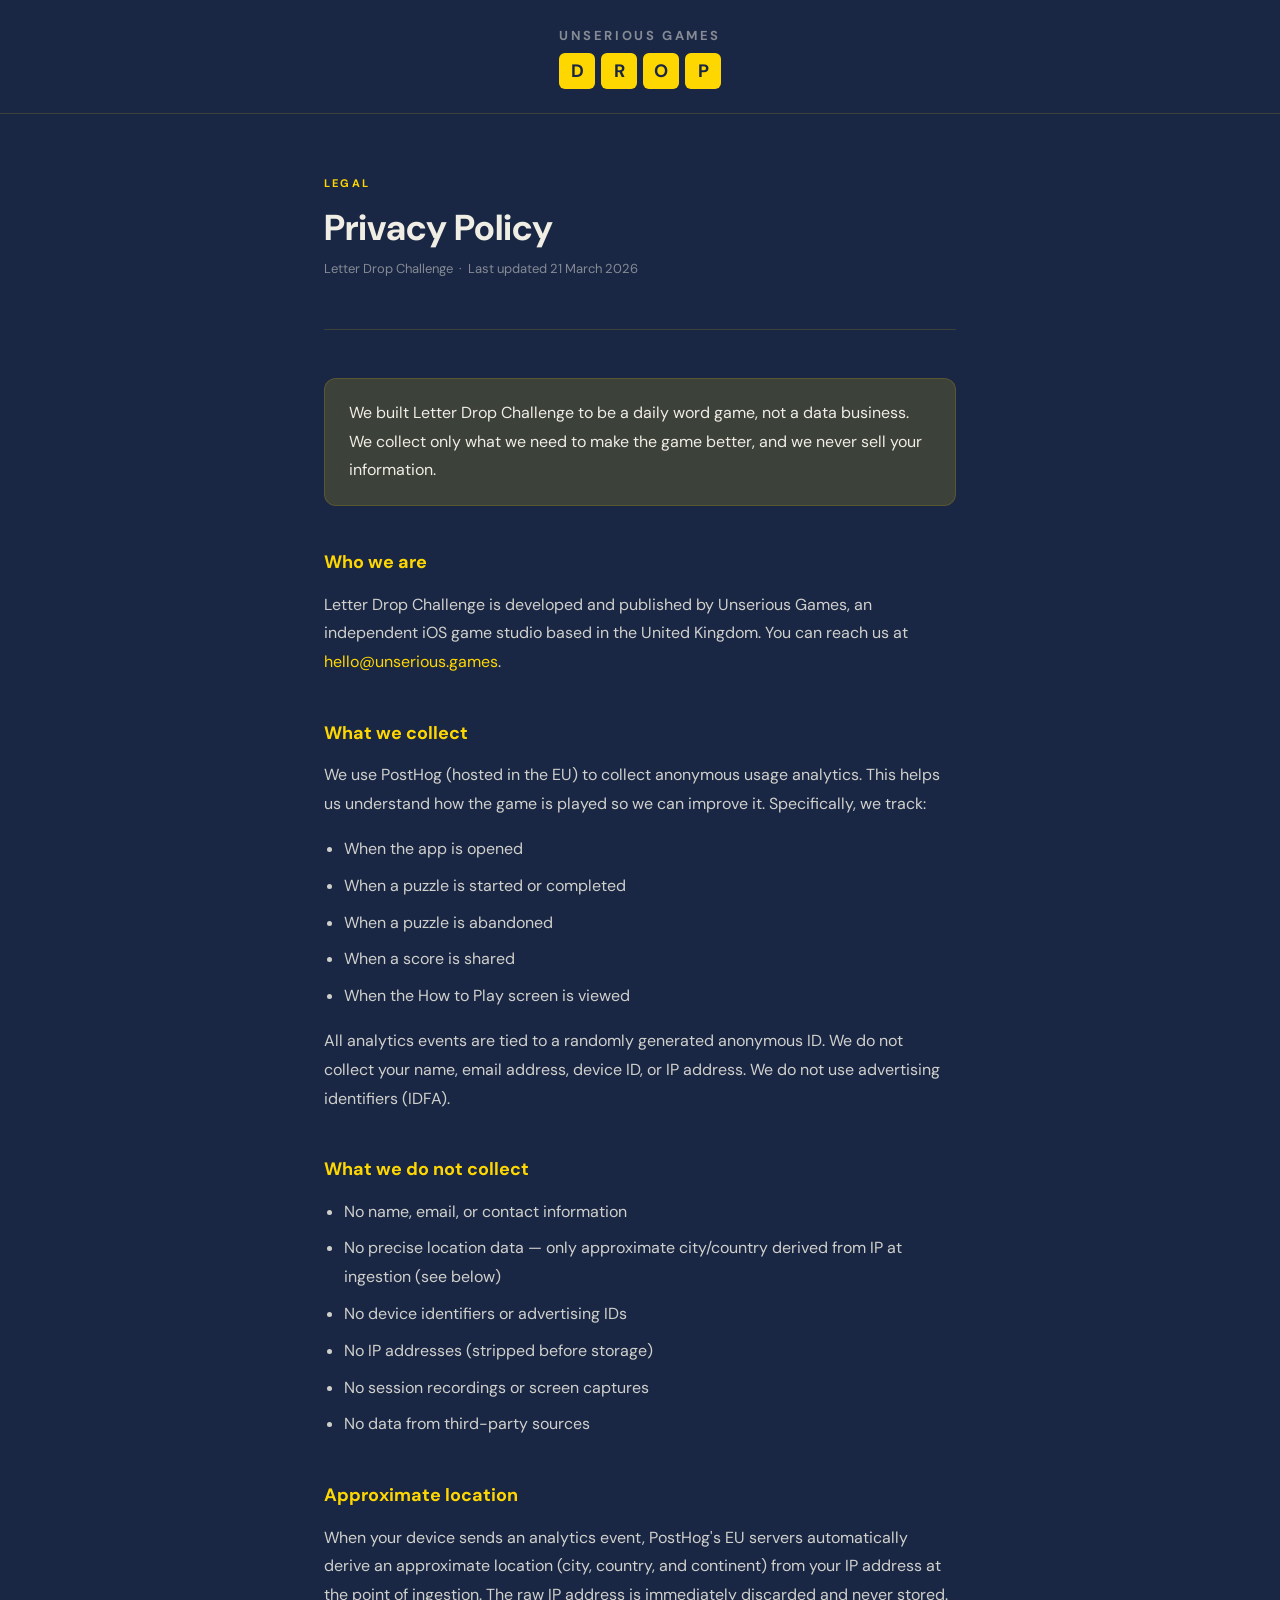
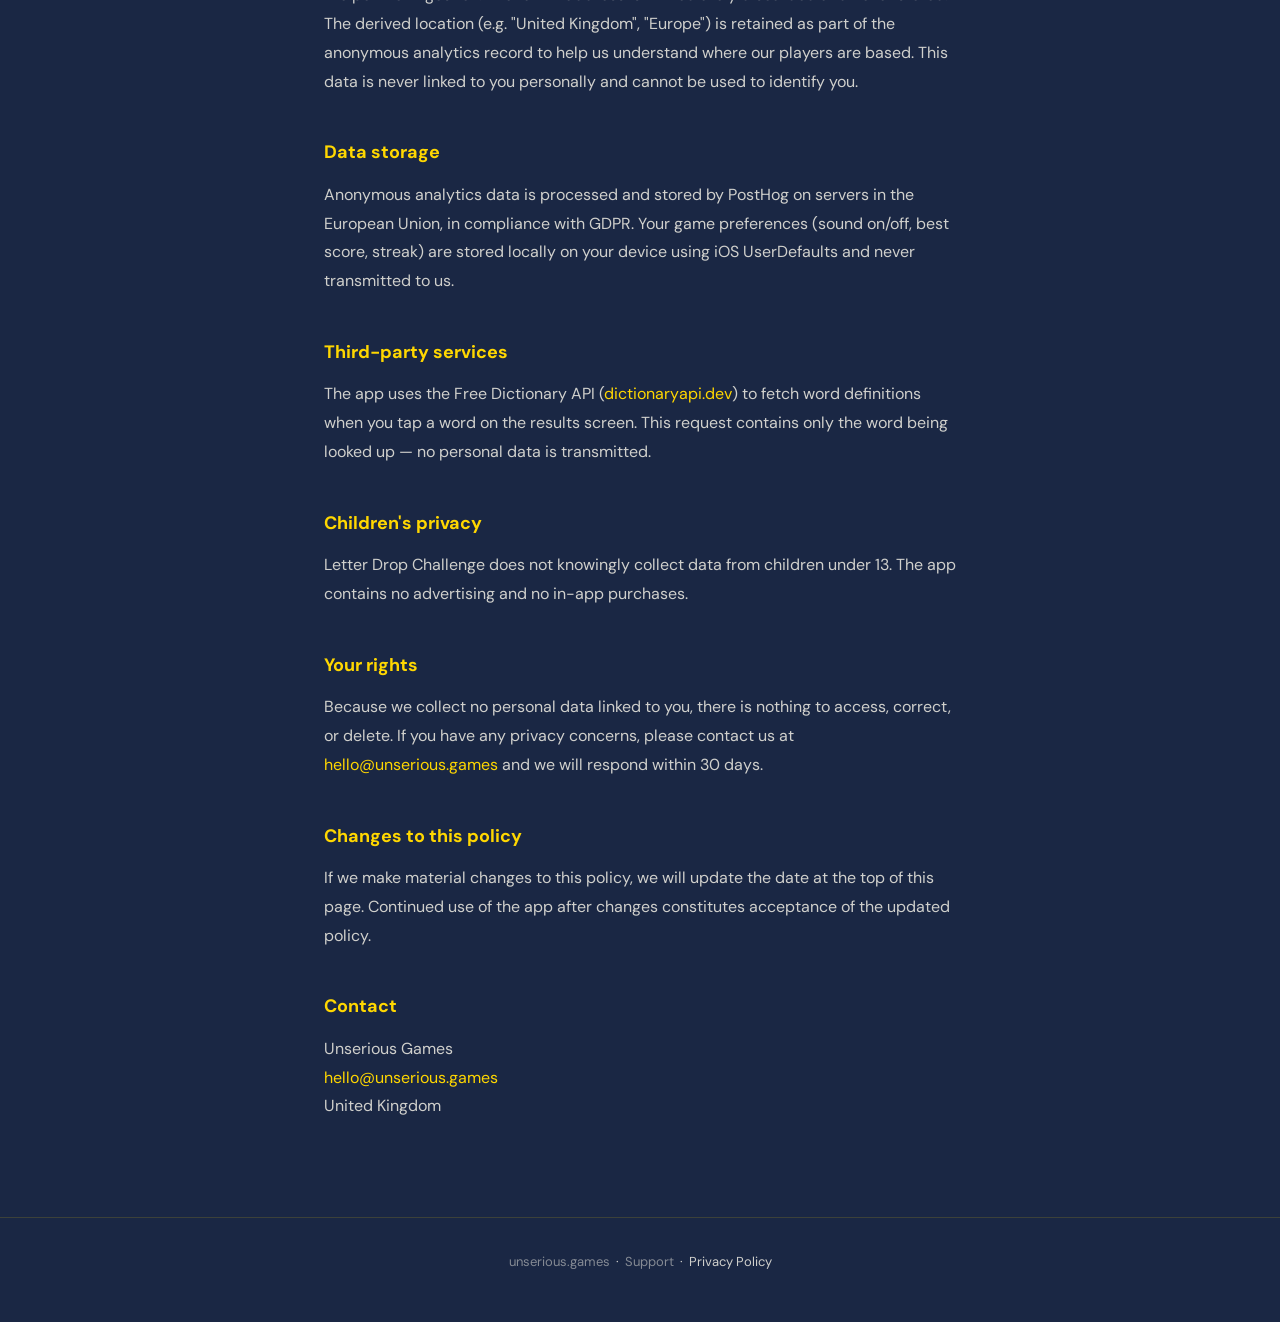
==== letterdrop/privacy.html @ 9c6400a1 "Add Letter Drop privacy policy and support pages" ====
<!DOCTYPE html>
<html lang="en">
<head>
<meta charset="UTF-8">
<meta name="viewport" content="width=device-width, initial-scale=1.0">
<title>Privacy Policy — Letter Drop Challenge</title>
<style>
  @import url('https://fonts.googleapis.com/css2?family=DM+Sans:wght@400;500;700&family=DM+Mono:wght@400;500&display=swap');
  :root {
    --navy: #1a2744;
    --navy-light: #243058;
    --gold: #FFD700;
    --gold-muted: rgba(255, 215, 0, 0.15);
    --white: #f0ede4;
    --muted: rgba(240, 237, 228, 0.5);
    --border: rgba(255, 215, 0, 0.15);
  }
  * { margin: 0; padding: 0; box-sizing: border-box; }
  body {
    background: var(--navy);
    color: var(--white);
    font-family: 'DM Sans', sans-serif;
    font-size: 16px;
    line-height: 1.8;
    min-height: 100vh;
  }
  header {
    border-bottom: 1px solid var(--border);
    padding: 24px 0;
    text-align: center;
  }
  .logo-link { text-decoration: none; display: inline-block; }
  .logo-wordmark {
    font-size: 13px;
    font-weight: 700;
    letter-spacing: 0.2em;
    color: var(--muted);
    text-transform: uppercase;
    margin-bottom: 6px;
  }
  .logo-tiles {
    display: flex;
    gap: 6px;
    justify-content: center;
  }
  .tile {
    width: 36px; height: 36px;
    background: var(--gold);
    border-radius: 6px;
    display: flex; align-items: center; justify-content: center;
    font-family: 'DM Sans', sans-serif;
    font-weight: 700;
    font-size: 18px;
    color: var(--navy);
  }
  .container {
    max-width: 680px;
    margin: 0 auto;
    padding: 60px 24px 80px;
  }
  .page-label {
    font-size: 11px;
    font-weight: 700;
    letter-spacing: 0.2em;
    text-transform: uppercase;
    color: var(--gold);
    margin-bottom: 12px;
  }
  h1 {
    font-size: 36px;
    font-weight: 700;
    color: var(--white);
    margin-bottom: 8px;
    line-height: 1.2;
  }
  .updated {
    font-size: 13px;
    color: var(--muted);
    margin-bottom: 48px;
    padding-bottom: 48px;
    border-bottom: 1px solid var(--border);
  }
  h2 {
    font-size: 18px;
    font-weight: 700;
    color: var(--gold);
    margin: 40px 0 12px;
  }
  p { color: rgba(240, 237, 228, 0.85); margin-bottom: 16px; }
  ul { 
    color: rgba(240, 237, 228, 0.85);
    padding-left: 20px;
    margin-bottom: 16px;
  }
  li { margin-bottom: 8px; }
  .highlight-box {
    background: var(--gold-muted);
    border: 1px solid var(--border);
    border-radius: 12px;
    padding: 20px 24px;
    margin: 24px 0;
  }
  .highlight-box p { margin: 0; color: var(--white); }
  a { color: var(--gold); text-decoration: none; }
  a:hover { text-decoration: underline; }
  footer {
    text-align: center;
    padding: 32px;
    border-top: 1px solid var(--border);
    font-size: 13px;
    color: var(--muted);
  }
  footer a { color: var(--muted); }
</style>
</head>
<body>

<header>
  <a href="https://unserious.games" class="logo-link">
    <div class="logo-wordmark">Unserious Games</div>
    <div class="logo-tiles">
      <div class="tile">D</div>
      <div class="tile">R</div>
      <div class="tile">O</div>
      <div class="tile">P</div>
    </div>
  </a>
</header>

<div class="container">
  <div class="page-label">Legal</div>
  <h1>Privacy Policy</h1>
  <p class="updated">Letter Drop Challenge &nbsp;·&nbsp; Last updated 21 March 2026</p>

  <div class="highlight-box">
    <p>We built Letter Drop Challenge to be a daily word game, not a data business. We collect only what we need to make the game better, and we never sell your information.</p>
  </div>

  <h2>Who we are</h2>
  <p>Letter Drop Challenge is developed and published by Unserious Games, an independent iOS game studio based in the United Kingdom. You can reach us at <a href="mailto:hello@unserious.games">hello@unserious.games</a>.</p>

  <h2>What we collect</h2>
  <p>We use PostHog (hosted in the EU) to collect anonymous usage analytics. This helps us understand how the game is played so we can improve it. Specifically, we track:</p>
  <ul>
    <li>When the app is opened</li>
    <li>When a puzzle is started or completed</li>
    <li>When a puzzle is abandoned</li>
    <li>When a score is shared</li>
    <li>When the How to Play screen is viewed</li>
  </ul>
  <p>All analytics events are tied to a randomly generated anonymous ID. We do not collect your name, email address, device ID, or IP address. We do not use advertising identifiers (IDFA).</p>

  <h2>What we do not collect</h2>
  <ul>
    <li>No name, email, or contact information</li>
    <li>No precise location data — only approximate city/country derived from IP at ingestion (see below)</li>
    <li>No device identifiers or advertising IDs</li>
    <li>No IP addresses (stripped before storage)</li>
    <li>No session recordings or screen captures</li>
    <li>No data from third-party sources</li>
  </ul>

  <h2>Approximate location</h2>
  <p>When your device sends an analytics event, PostHog's EU servers automatically derive an approximate location (city, country, and continent) from your IP address at the point of ingestion. The raw IP address is immediately discarded and never stored. The derived location (e.g. "United Kingdom", "Europe") is retained as part of the anonymous analytics record to help us understand where our players are based. This data is never linked to you personally and cannot be used to identify you.</p>

  <h2>Data storage</h2>
  <p>Anonymous analytics data is processed and stored by PostHog on servers in the European Union, in compliance with GDPR. Your game preferences (sound on/off, best score, streak) are stored locally on your device using iOS UserDefaults and never transmitted to us.</p>

  <h2>Third-party services</h2>
  <p>The app uses the Free Dictionary API (<a href="https://dictionaryapi.dev" target="_blank">dictionaryapi.dev</a>) to fetch word definitions when you tap a word on the results screen. This request contains only the word being looked up — no personal data is transmitted.</p>

  <h2>Children's privacy</h2>
  <p>Letter Drop Challenge does not knowingly collect data from children under 13. The app contains no advertising and no in-app purchases.</p>

  <h2>Your rights</h2>
  <p>Because we collect no personal data linked to you, there is nothing to access, correct, or delete. If you have any privacy concerns, please contact us at <a href="mailto:hello@unserious.games">hello@unserious.games</a> and we will respond within 30 days.</p>

  <h2>Changes to this policy</h2>
  <p>If we make material changes to this policy, we will update the date at the top of this page. Continued use of the app after changes constitutes acceptance of the updated policy.</p>

  <h2>Contact</h2>
  <p>Unserious Games<br>
  <a href="mailto:hello@unserious.games">hello@unserious.games</a><br>
  United Kingdom</p>
</div>

<footer>
  <p><a href="https://unserious.games">unserious.games</a> &nbsp;·&nbsp; <a href="/letterdrop/support">Support</a> &nbsp;·&nbsp; Privacy Policy</p>
</footer>

</body>
</html>
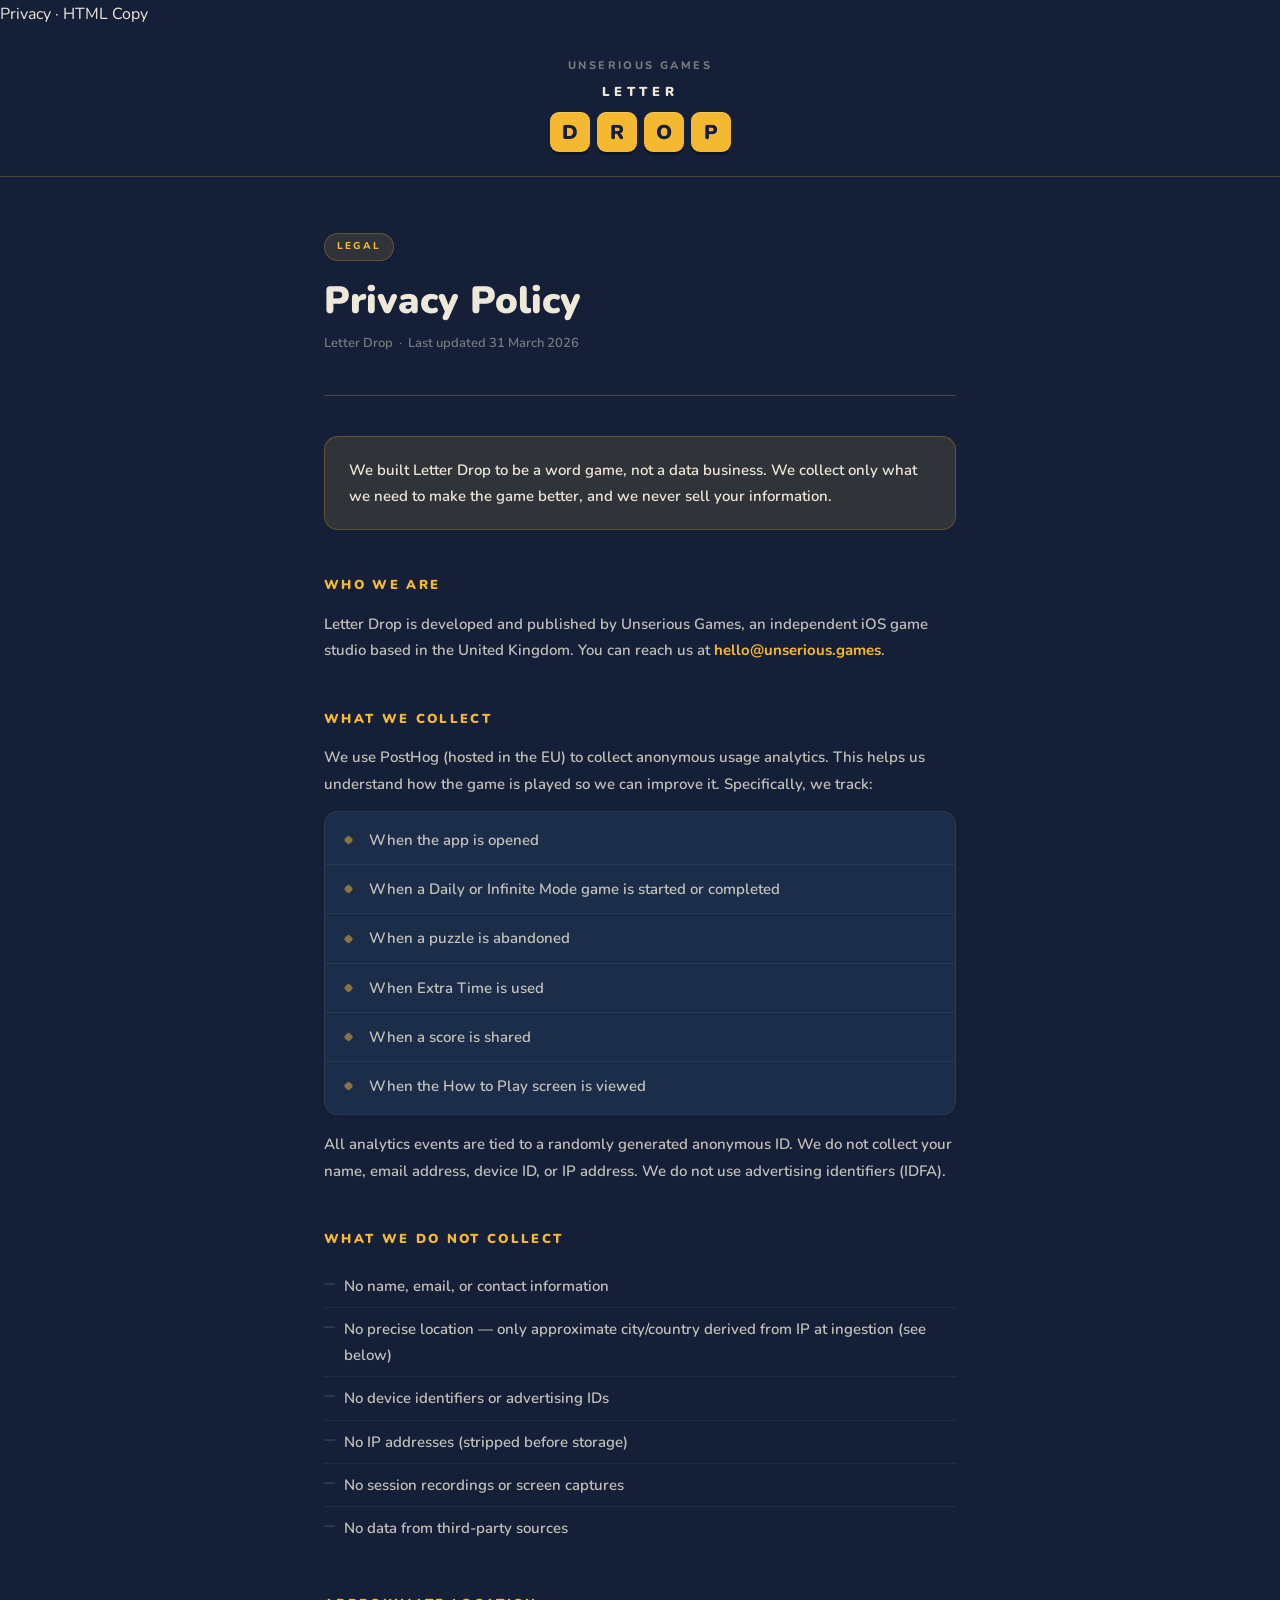
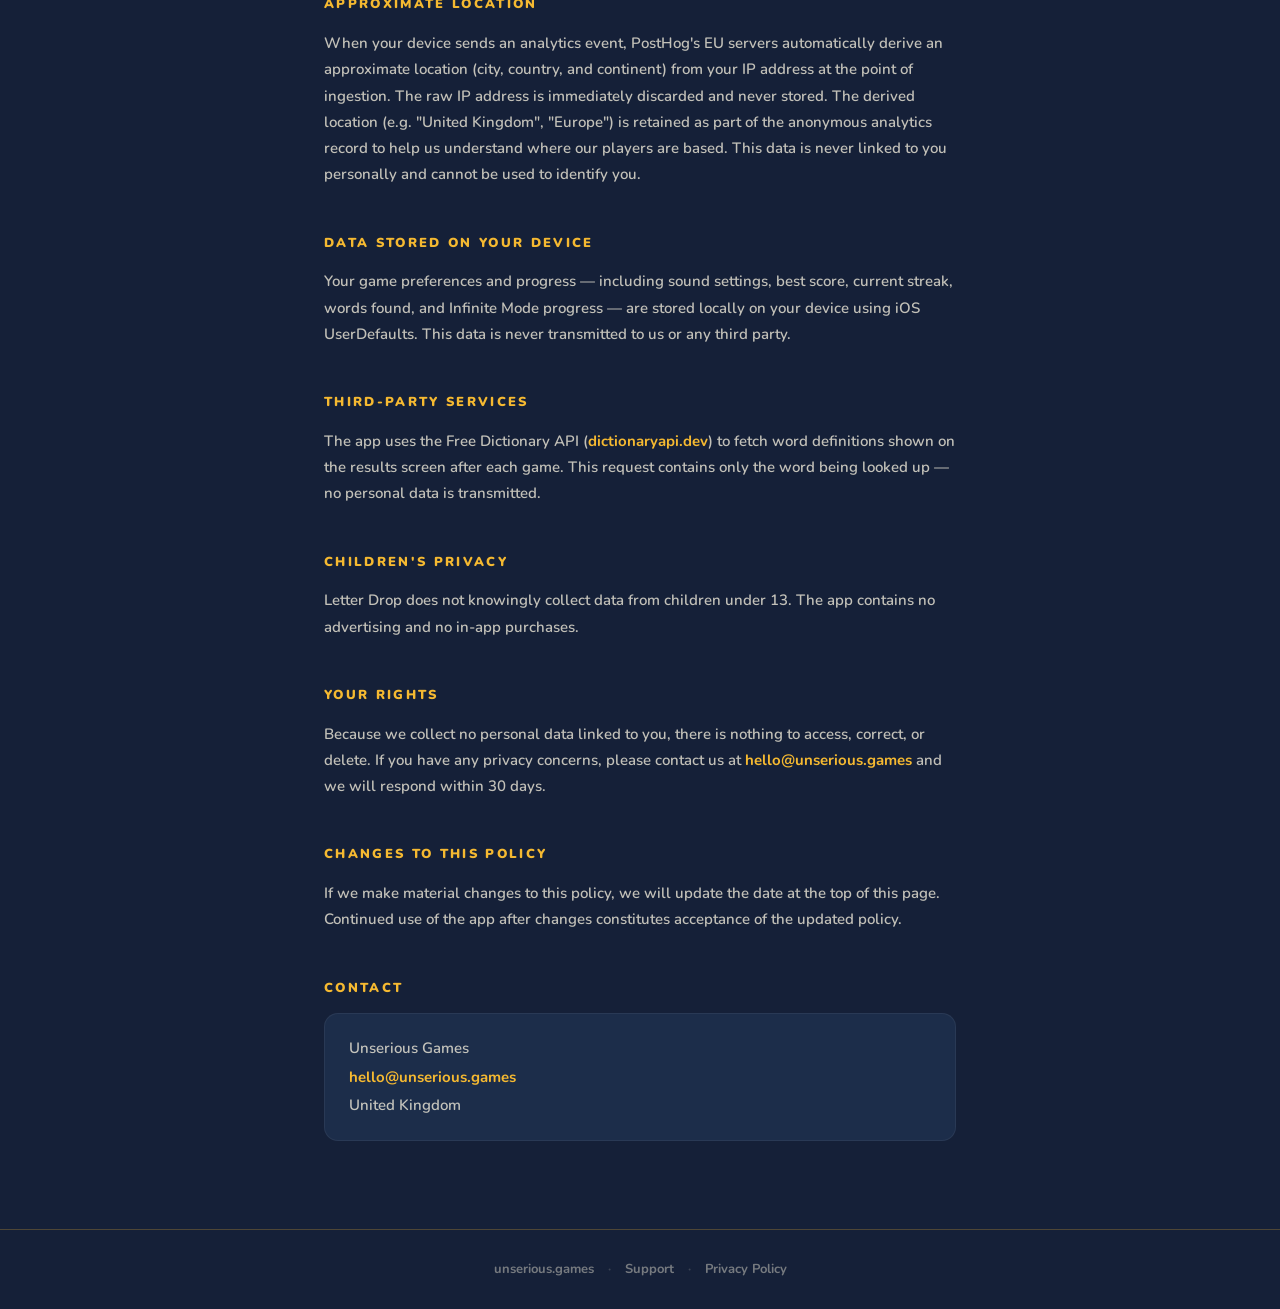
==== commit 5bf2db6f: "Update privacy policy for Letter Drop" ====
--- a/letterdrop/privacy.html
+++ b/letterdrop/privacy.html
@@ -1,123 +1,265 @@
+Privacy · HTML
+Copy
+
 <!DOCTYPE html>
 <html lang="en">
 <head>
 <meta charset="UTF-8">
 <meta name="viewport" content="width=device-width, initial-scale=1.0">
-<title>Privacy Policy — Letter Drop Challenge</title>
+<title>Privacy Policy — Letter Drop</title>
+<link rel="preconnect" href="https://fonts.googleapis.com">
+<link rel="preconnect" href="https://fonts.gstatic.com" crossorigin>
+<link href="https://fonts.googleapis.com/css2?family=Nunito:wght@400;600;700;800;900&display=swap" rel="stylesheet">
 <style>
-  @import url('https://fonts.googleapis.com/css2?family=DM+Sans:wght@400;500;700&family=DM+Mono:wght@400;500&display=swap');
   :root {
-    --navy: #1a2744;
-    --navy-light: #243058;
-    --gold: #FFD700;
-    --gold-muted: rgba(255, 215, 0, 0.15);
-    --white: #f0ede4;
-    --muted: rgba(240, 237, 228, 0.5);
-    --border: rgba(255, 215, 0, 0.15);
-  }
+    --navy:        #152038;
+    --navy-card:   #1c2d4a;
+    --navy-tile:   #243558;
+    --gold:        #F5B931;
+    --gold-dim:    rgba(245, 185, 49, 0.12);
+    --gold-border: rgba(245, 185, 49, 0.25);
+    --white:       #EEE8D8;
+    --muted:       rgba(238, 232, 216, 0.45);
+    --body-text:   rgba(238, 232, 216, 0.80);
+    --radius:      14px;
+  }
+ 
   * { margin: 0; padding: 0; box-sizing: border-box; }
+ 
   body {
     background: var(--navy);
     color: var(--white);
-    font-family: 'DM Sans', sans-serif;
+    font-family: 'Nunito', sans-serif;
     font-size: 16px;
-    line-height: 1.8;
+    line-height: 1.75;
     min-height: 100vh;
   }
+ 
+  /* ── HEADER ── */
   header {
-    border-bottom: 1px solid var(--border);
-    padding: 24px 0;
+    padding: 28px 0 24px;
     text-align: center;
-  }
-  .logo-link { text-decoration: none; display: inline-block; }
-  .logo-wordmark {
+    border-bottom: 1px solid var(--gold-border);
+  }
+ 
+  .logo-link { text-decoration: none; display: inline-flex; flex-direction: column; align-items: center; gap: 6px; }
+ 
+  .logo-studio {
+    font-size: 11px;
+    font-weight: 800;
+    letter-spacing: 0.22em;
+    text-transform: uppercase;
+    color: var(--muted);
+  }
+ 
+  .logo-letter {
     font-size: 13px;
-    font-weight: 700;
-    letter-spacing: 0.2em;
-    color: var(--muted);
+    font-weight: 900;
+    letter-spacing: 0.35em;
     text-transform: uppercase;
-    margin-bottom: 6px;
-  }
+    color: var(--white);
+    margin-bottom: 2px;
+  }
+ 
   .logo-tiles {
     display: flex;
-    gap: 6px;
+    gap: 7px;
+  }
+ 
+  .tile {
+    width: 40px;
+    height: 40px;
+    background: var(--gold);
+    border-radius: 9px;
+    display: flex;
+    align-items: center;
     justify-content: center;
-  }
-  .tile {
-    width: 36px; height: 36px;
-    background: var(--gold);
-    border-radius: 6px;
-    display: flex; align-items: center; justify-content: center;
-    font-family: 'DM Sans', sans-serif;
-    font-weight: 700;
-    font-size: 18px;
+    font-family: 'Nunito', sans-serif;
+    font-weight: 900;
+    font-size: 20px;
     color: var(--navy);
-  }
+    box-shadow: 0 3px 0 rgba(0,0,0,0.35), inset 0 1px 0 rgba(255,255,255,0.18);
+    letter-spacing: 0;
+  }
+ 
+  /* ── CONTAINER ── */
   .container {
     max-width: 680px;
     margin: 0 auto;
-    padding: 60px 24px 80px;
-  }
+    padding: 56px 24px 88px;
+  }
+ 
+  /* ── PAGE META ── */
   .page-label {
-    font-size: 11px;
-    font-weight: 700;
-    letter-spacing: 0.2em;
+    display: inline-block;
+    font-size: 10px;
+    font-weight: 800;
+    letter-spacing: 0.22em;
     text-transform: uppercase;
     color: var(--gold);
-    margin-bottom: 12px;
-  }
+    background: var(--gold-dim);
+    border: 1px solid var(--gold-border);
+    border-radius: 20px;
+    padding: 4px 12px;
+    margin-bottom: 18px;
+  }
+ 
   h1 {
-    font-size: 36px;
-    font-weight: 700;
+    font-size: 38px;
+    font-weight: 900;
     color: var(--white);
-    margin-bottom: 8px;
-    line-height: 1.2;
-  }
+    line-height: 1.15;
+    margin-bottom: 10px;
+  }
+ 
   .updated {
     font-size: 13px;
+    font-weight: 600;
     color: var(--muted);
-    margin-bottom: 48px;
-    padding-bottom: 48px;
-    border-bottom: 1px solid var(--border);
-  }
+    margin-bottom: 40px;
+    padding-bottom: 40px;
+    border-bottom: 1px solid var(--gold-border);
+  }
+ 
+  /* ── CALLOUT BOX ── */
+  .callout {
+    background: var(--gold-dim);
+    border: 1px solid var(--gold-border);
+    border-radius: var(--radius);
+    padding: 20px 24px;
+    margin-bottom: 40px;
+  }
+ 
+  .callout p {
+    color: var(--white);
+    font-weight: 600;
+    font-size: 15px;
+    margin: 0;
+  }
+ 
+  /* ── SECTIONS ── */
   h2 {
-    font-size: 18px;
+    font-size: 13px;
+    font-weight: 900;
+    letter-spacing: 0.18em;
+    text-transform: uppercase;
+    color: var(--gold);
+    margin: 44px 0 14px;
+  }
+ 
+  p {
+    color: var(--body-text);
+    font-weight: 600;
+    margin-bottom: 14px;
+    font-size: 15px;
+  }
+ 
+  ul {
+    list-style: none;
+    padding: 0;
+    margin-bottom: 14px;
+  }
+ 
+  li {
+    color: var(--body-text);
+    font-weight: 600;
+    font-size: 15px;
+    padding: 8px 0 8px 20px;
+    position: relative;
+    border-bottom: 1px solid rgba(255,255,255,0.05);
+  }
+ 
+  li:last-child { border-bottom: none; }
+ 
+  li::before {
+    content: '';
+    position: absolute;
+    left: 0;
+    top: 50%;
+    transform: translateY(-50%);
+    width: 6px;
+    height: 6px;
+    background: var(--gold);
+    border-radius: 50%;
+    opacity: 0.6;
+  }
+ 
+  /* ── DATA CARD (for the "what we track" list) ── */
+  .data-card {
+    background: var(--navy-card);
+    border: 1px solid rgba(255,255,255,0.06);
+    border-radius: var(--radius);
+    padding: 4px 0;
+    margin-bottom: 16px;
+  }
+ 
+  .data-card li {
+    padding: 11px 20px 11px 44px;
+    border-bottom: 1px solid rgba(255,255,255,0.05);
+  }
+ 
+  .data-card li:last-child { border-bottom: none; }
+ 
+  .data-card li::before {
+    left: 20px;
+    width: 7px;
+    height: 7px;
+    background: var(--gold);
+    opacity: 0.5;
+    border-radius: 2px;
+    transform: translateY(-50%) rotate(45deg);
+  }
+ 
+  /* ── NONE LIST (strikethrough-style) ── */
+  .none-list li::before {
+    content: '—';
+    background: none;
+    border-radius: 0;
+    width: auto;
+    height: auto;
+    transform: none;
+    top: 9px;
+    font-size: 11px;
+    color: var(--muted);
     font-weight: 700;
-    color: var(--gold);
-    margin: 40px 0 12px;
-  }
-  p { color: rgba(240, 237, 228, 0.85); margin-bottom: 16px; }
-  ul { 
-    color: rgba(240, 237, 228, 0.85);
-    padding-left: 20px;
-    margin-bottom: 16px;
-  }
-  li { margin-bottom: 8px; }
-  .highlight-box {
-    background: var(--gold-muted);
-    border: 1px solid var(--border);
-    border-radius: 12px;
+  }
+ 
+  /* ── CONTACT BLOCK ── */
+  .contact-card {
+    background: var(--navy-card);
+    border: 1px solid rgba(255,255,255,0.06);
+    border-radius: var(--radius);
     padding: 20px 24px;
-    margin: 24px 0;
-  }
-  .highlight-box p { margin: 0; color: var(--white); }
-  a { color: var(--gold); text-decoration: none; }
+    margin-top: 12px;
+  }
+ 
+  .contact-card p { margin: 0; line-height: 1.9; }
+ 
+  a { color: var(--gold); text-decoration: none; font-weight: 700; }
   a:hover { text-decoration: underline; }
+ 
+  /* ── FOOTER ── */
   footer {
     text-align: center;
-    padding: 32px;
-    border-top: 1px solid var(--border);
+    padding: 28px 24px;
+    border-top: 1px solid var(--gold-border);
     font-size: 13px;
+    font-weight: 700;
     color: var(--muted);
   }
-  footer a { color: var(--muted); }
+ 
+  footer a { color: var(--muted); font-weight: 700; }
+  footer a:hover { color: var(--gold); text-decoration: none; }
+ 
+  .footer-sep { margin: 0 10px; opacity: 0.4; }
 </style>
 </head>
 <body>
-
+ 
 <header>
   <a href="https://unserious.games" class="logo-link">
-    <div class="logo-wordmark">Unserious Games</div>
+    <div class="logo-studio">Unserious Games</div>
+    <div class="logo-letter">Letter</div>
     <div class="logo-tiles">
       <div class="tile">D</div>
       <div class="tile">R</div>
@@ -126,67 +268,79 @@
     </div>
   </a>
 </header>
-
+ 
 <div class="container">
+ 
   <div class="page-label">Legal</div>
   <h1>Privacy Policy</h1>
-  <p class="updated">Letter Drop Challenge &nbsp;·&nbsp; Last updated 21 March 2026</p>
-
-  <div class="highlight-box">
-    <p>We built Letter Drop Challenge to be a daily word game, not a data business. We collect only what we need to make the game better, and we never sell your information.</p>
+  <p class="updated">Letter Drop &nbsp;·&nbsp; Last updated 31 March 2026</p>
+ 
+  <div class="callout">
+    <p>We built Letter Drop to be a word game, not a data business. We collect only what we need to make the game better, and we never sell your information.</p>
   </div>
-
+ 
   <h2>Who we are</h2>
-  <p>Letter Drop Challenge is developed and published by Unserious Games, an independent iOS game studio based in the United Kingdom. You can reach us at <a href="mailto:hello@unserious.games">hello@unserious.games</a>.</p>
-
+  <p>Letter Drop is developed and published by Unserious Games, an independent iOS game studio based in the United Kingdom. You can reach us at <a href="mailto:hello@unserious.games">hello@unserious.games</a>.</p>
+ 
   <h2>What we collect</h2>
   <p>We use PostHog (hosted in the EU) to collect anonymous usage analytics. This helps us understand how the game is played so we can improve it. Specifically, we track:</p>
-  <ul>
+  <ul class="data-card">
     <li>When the app is opened</li>
-    <li>When a puzzle is started or completed</li>
+    <li>When a Daily or Infinite Mode game is started or completed</li>
     <li>When a puzzle is abandoned</li>
+    <li>When Extra Time is used</li>
     <li>When a score is shared</li>
     <li>When the How to Play screen is viewed</li>
   </ul>
   <p>All analytics events are tied to a randomly generated anonymous ID. We do not collect your name, email address, device ID, or IP address. We do not use advertising identifiers (IDFA).</p>
-
+ 
   <h2>What we do not collect</h2>
-  <ul>
+  <ul class="none-list">
     <li>No name, email, or contact information</li>
-    <li>No precise location data — only approximate city/country derived from IP at ingestion (see below)</li>
+    <li>No precise location — only approximate city/country derived from IP at ingestion (see below)</li>
     <li>No device identifiers or advertising IDs</li>
     <li>No IP addresses (stripped before storage)</li>
     <li>No session recordings or screen captures</li>
     <li>No data from third-party sources</li>
   </ul>
-
+ 
   <h2>Approximate location</h2>
   <p>When your device sends an analytics event, PostHog's EU servers automatically derive an approximate location (city, country, and continent) from your IP address at the point of ingestion. The raw IP address is immediately discarded and never stored. The derived location (e.g. "United Kingdom", "Europe") is retained as part of the anonymous analytics record to help us understand where our players are based. This data is never linked to you personally and cannot be used to identify you.</p>
-
-  <h2>Data storage</h2>
-  <p>Anonymous analytics data is processed and stored by PostHog on servers in the European Union, in compliance with GDPR. Your game preferences (sound on/off, best score, streak) are stored locally on your device using iOS UserDefaults and never transmitted to us.</p>
-
+ 
+  <h2>Data stored on your device</h2>
+  <p>Your game preferences and progress — including sound settings, best score, current streak, words found, and Infinite Mode progress — are stored locally on your device using iOS UserDefaults. This data is never transmitted to us or any third party.</p>
+ 
   <h2>Third-party services</h2>
-  <p>The app uses the Free Dictionary API (<a href="https://dictionaryapi.dev" target="_blank">dictionaryapi.dev</a>) to fetch word definitions when you tap a word on the results screen. This request contains only the word being looked up — no personal data is transmitted.</p>
-
+  <p>The app uses the Free Dictionary API (<a href="https://dictionaryapi.dev" target="_blank">dictionaryapi.dev</a>) to fetch word definitions shown on the results screen after each game. This request contains only the word being looked up — no personal data is transmitted.</p>
+ 
   <h2>Children's privacy</h2>
-  <p>Letter Drop Challenge does not knowingly collect data from children under 13. The app contains no advertising and no in-app purchases.</p>
-
+  <p>Letter Drop does not knowingly collect data from children under 13. The app contains no advertising and no in-app purchases.</p>
+ 
   <h2>Your rights</h2>
   <p>Because we collect no personal data linked to you, there is nothing to access, correct, or delete. If you have any privacy concerns, please contact us at <a href="mailto:hello@unserious.games">hello@unserious.games</a> and we will respond within 30 days.</p>
-
+ 
   <h2>Changes to this policy</h2>
   <p>If we make material changes to this policy, we will update the date at the top of this page. Continued use of the app after changes constitutes acceptance of the updated policy.</p>
-
+ 
   <h2>Contact</h2>
-  <p>Unserious Games<br>
-  <a href="mailto:hello@unserious.games">hello@unserious.games</a><br>
-  United Kingdom</p>
+  <div class="contact-card">
+    <p>
+      Unserious Games<br>
+      <a href="mailto:hello@unserious.games">hello@unserious.games</a><br>
+      United Kingdom
+    </p>
+  </div>
+ 
 </div>
-
+ 
 <footer>
-  <p><a href="https://unserious.games">unserious.games</a> &nbsp;·&nbsp; <a href="/letterdrop/support">Support</a> &nbsp;·&nbsp; Privacy Policy</p>
+  <a href="https://unserious.games">unserious.games</a>
+  <span class="footer-sep">·</span>
+  <a href="/letterdrop/support">Support</a>
+  <span class="footer-sep">·</span>
+  Privacy Policy
 </footer>
-
+ 
 </body>
 </html>
+ 
